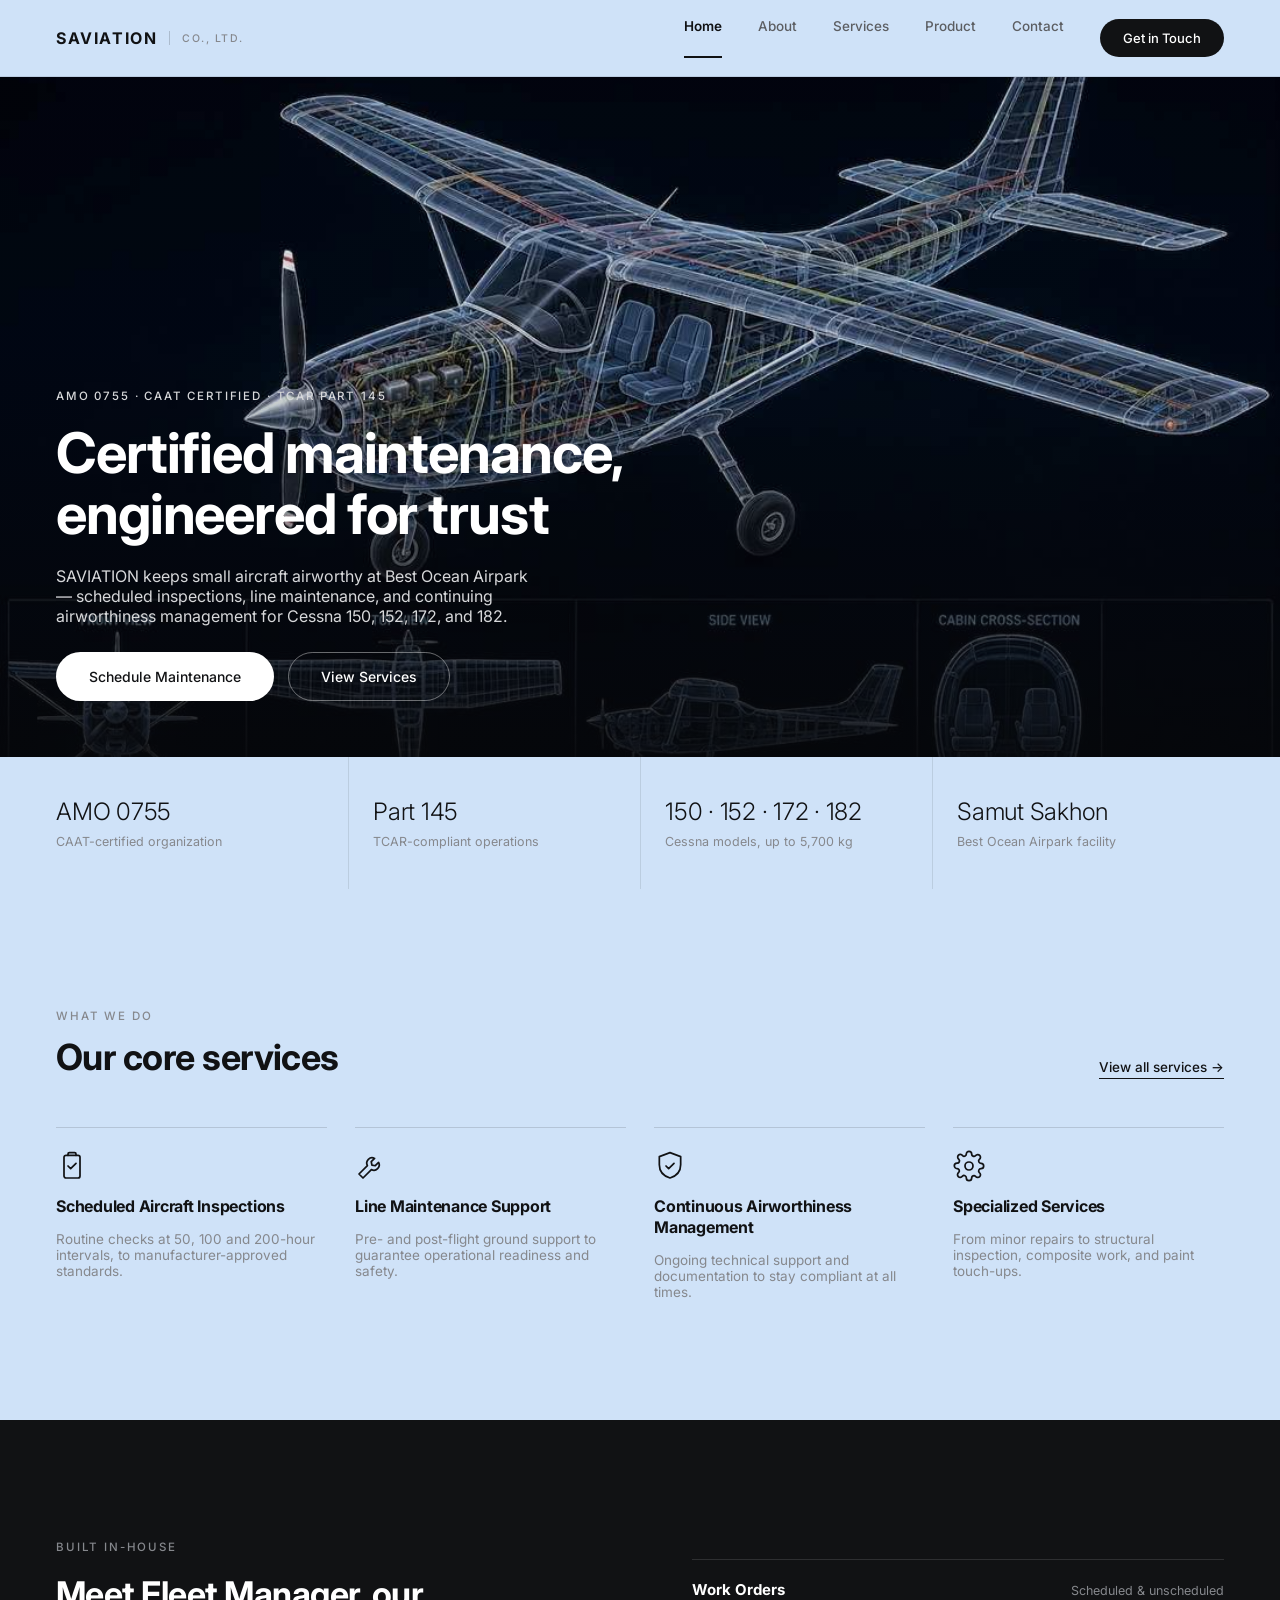
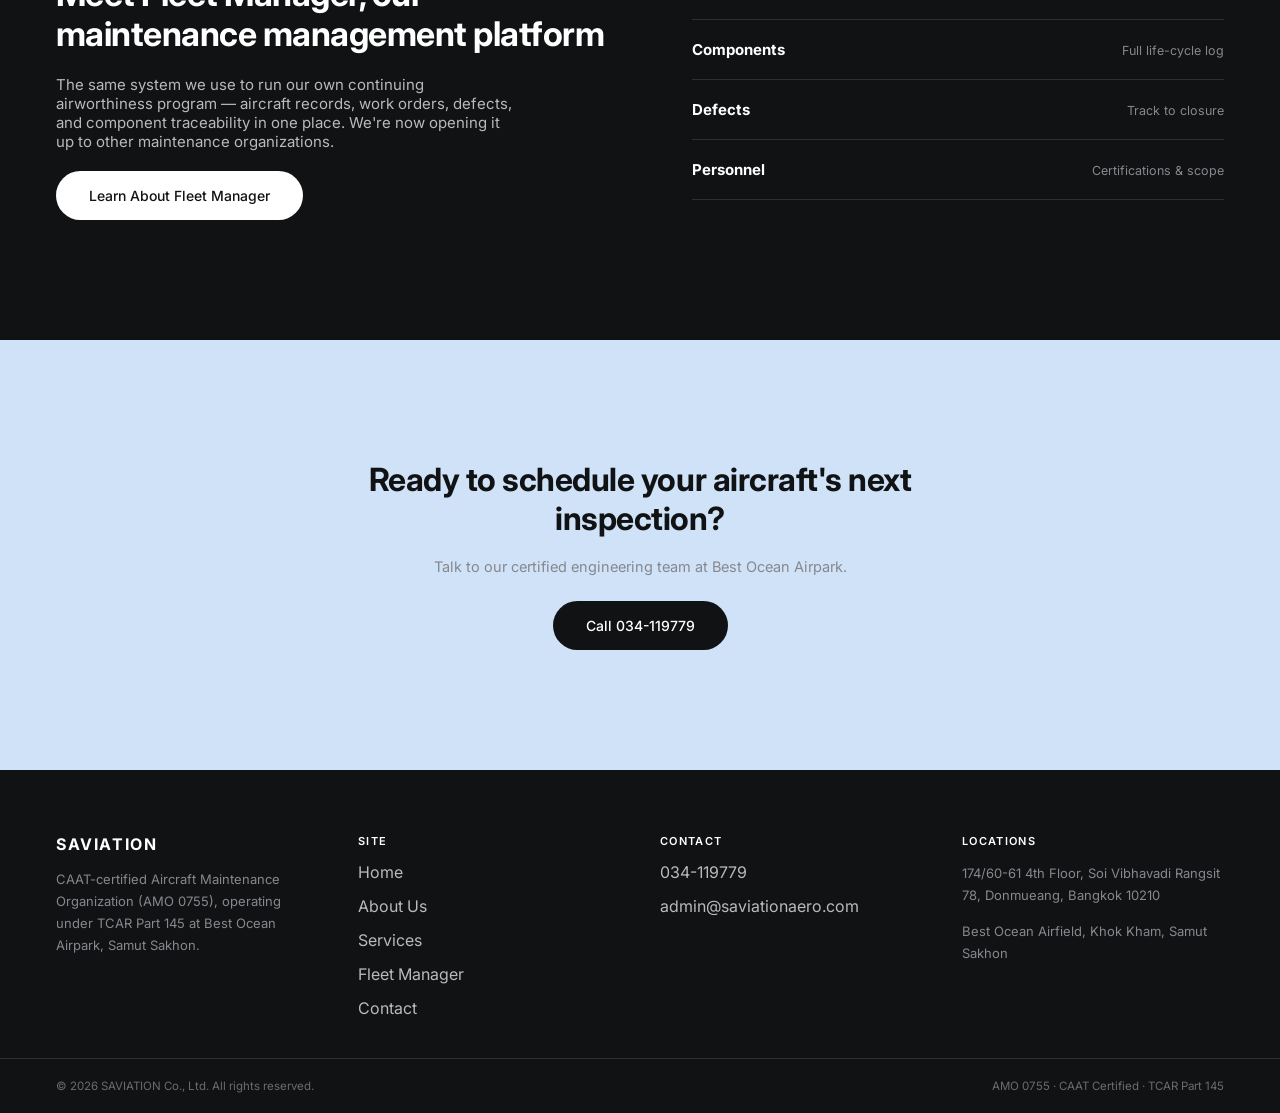
==== index.html @ 931f5d11 "Initial commit: Saviation website + design source + reference photos - 5 static HTML pages (Home, Ab" ====
<!doctype html>
<html lang="en">
<head>
<meta charset="utf-8">
<meta name="viewport" content="width=device-width, initial-scale=1">
<title>Saviation Co., Ltd. — Aircraft Maintenance Organization</title>
<meta name="description" content="SAVIATION Co., Ltd. is a CAAT-certified Aircraft Maintenance Organization (AMO 0755) operating under TCAR Part 145 at Best Ocean Airpark, Samut Sakhon.">
<link rel="preconnect" href="https://fonts.googleapis.com">
<link rel="preconnect" href="https://fonts.gstatic.com" crossorigin>
<link href="https://fonts.googleapis.com/css2?family=Inter:wght@300;400;500;600;700;800&display=swap" rel="stylesheet">
<link rel="stylesheet" href="assets/css/style.css">
</head>
<body>

<header class="site-header">
  <div class="bar">
    <a href="index.html" class="brand">
      <span class="brand-name">SAVIATION</span>
      <span class="brand-sep"></span>
      <span class="brand-sub">CO., LTD.</span>
    </a>
    <button class="nav-toggle" aria-label="Toggle menu" aria-expanded="false"><span></span></button>
    <nav class="main-nav">
      <a href="index.html" class="nav-link active">Home</a>
      <a href="about.html" class="nav-link">About</a>
      <a href="services.html" class="nav-link">Services</a>
      <a href="product.html" class="nav-link">Product</a>
      <a href="contact.html" class="nav-link">Contact</a>
      <a href="contact.html" class="btn btn-dark">Get in Touch</a>
    </nav>
  </div>
</header>

<main>

  <!-- HERO -->
  <section class="hero-photo">
    <img src="assets/img/hero-c172.jpg" alt="Cessna 172 on the ramp at Best Ocean Airpark" width="1100" height="734">
    <div class="scrim"></div>
    <div class="hero-content">
      <div class="eyebrow">AMO 0755 &middot; CAAT Certified &middot; TCAR Part 145</div>
      <h1 class="h1">Certified maintenance,<br>engineered for trust</h1>
      <p>SAVIATION keeps small aircraft airworthy at Best Ocean Airpark &mdash; scheduled inspections, line maintenance, and continuing airworthiness management for Cessna 150, 152, 172, and 182.</p>
      <div class="hero-actions">
        <a href="contact.html" class="btn btn-light">Schedule Maintenance</a>
        <a href="services.html" class="btn btn-outline-light">View Services</a>
      </div>
    </div>
  </section>

  <!-- TRUST STRIP -->
  <section class="trust-strip">
    <div class="trust-item">
      <span class="trust-stat">AMO 0755</span>
      <span class="trust-label">CAAT-certified organization</span>
    </div>
    <div class="trust-item">
      <span class="trust-stat">Part 145</span>
      <span class="trust-label">TCAR-compliant operations</span>
    </div>
    <div class="trust-item">
      <span class="trust-stat">150 &middot; 152 &middot; 172 &middot; 182</span>
      <span class="trust-label">Cessna models, up to 5,700 kg</span>
    </div>
    <div class="trust-item">
      <span class="trust-stat">Samut Sakhon</span>
      <span class="trust-label">Best Ocean Airpark facility</span>
    </div>
  </section>

  <!-- SERVICES OVERVIEW -->
  <section class="section wrap">
    <div class="section-head">
      <div>
        <div class="eyebrow" style="margin-bottom:12px;">What We Do</div>
        <h2>Our core services</h2>
      </div>
      <a href="services.html" class="section-link">View all services &rarr;</a>
    </div>

    <div class="services-grid">
      <div class="service-card">
        <svg class="icon" width="24" height="24" viewBox="0 0 24 24" fill="none" stroke="currentColor" stroke-width="1.3" stroke-linecap="round" stroke-linejoin="round"><rect x="6" y="4" width="12" height="17" rx="1.5"/><path d="M9 4V3a1 1 0 0 1 1-1h4a1 1 0 0 1 1 1v1"/><path d="M9 12l2 2 4-4"/></svg>
        <h3>Scheduled Aircraft Inspections</h3>
        <p>Routine checks at 50, 100 and 200-hour intervals, to manufacturer-approved standards.</p>
      </div>
      <div class="service-card">
        <svg class="icon" width="24" height="24" viewBox="0 0 24 24" fill="none" stroke="currentColor" stroke-width="1.3" stroke-linecap="round" stroke-linejoin="round"><path d="M14.7 6.3a4 4 0 0 0-5.4 5.4L3 18l3 3 6.3-6.3a4 4 0 0 0 5.4-5.4l-2.5 2.5-2.5-.5-.5-2.5z"/></svg>
        <h3>Line Maintenance Support</h3>
        <p>Pre- and post-flight ground support to guarantee operational readiness and safety.</p>
      </div>
      <div class="service-card">
        <svg class="icon" width="24" height="24" viewBox="0 0 24 24" fill="none" stroke="currentColor" stroke-width="1.3" stroke-linecap="round" stroke-linejoin="round"><path d="M12 2l8 3v6c0 5-3.4 8.5-8 10-4.6-1.5-8-5-8-10V5z"/><path d="M9 12l2 2 4-4"/></svg>
        <h3>Continuous Airworthiness Management</h3>
        <p>Ongoing technical support and documentation to stay compliant at all times.</p>
      </div>
      <div class="service-card">
        <svg class="icon" width="24" height="24" viewBox="0 0 24 24" fill="none" stroke="currentColor" stroke-width="1.3" stroke-linecap="round" stroke-linejoin="round"><circle cx="12" cy="12" r="3"/><path d="M19.4 15a1.7 1.7 0 0 0 .3 1.9l.1.1a2 2 0 1 1-2.8 2.8l-.1-.1a1.7 1.7 0 0 0-1.9-.3 1.7 1.7 0 0 0-1 1.5V21a2 2 0 1 1-4 0v-.1a1.7 1.7 0 0 0-1-1.6 1.7 1.7 0 0 0-1.9.3l-.1.1a2 2 0 1 1-2.8-2.8l.1-.1a1.7 1.7 0 0 0 .3-1.9 1.7 1.7 0 0 0-1.5-1H3a2 2 0 1 1 0-4h.1a1.7 1.7 0 0 0 1.6-1 1.7 1.7 0 0 0-.3-1.9l-.1-.1a2 2 0 1 1 2.8-2.8l.1.1a1.7 1.7 0 0 0 1.9.3H9a1.7 1.7 0 0 0 1-1.5V3a2 2 0 1 1 4 0v.1a1.7 1.7 0 0 0 1 1.5 1.7 1.7 0 0 0 1.9-.3l.1-.1a2 2 0 1 1 2.8 2.8l-.1.1a1.7 1.7 0 0 0-.3 1.9V9a1.7 1.7 0 0 0 1.5 1H21a2 2 0 1 1 0 4h-.1a1.7 1.7 0 0 0-1.5 1z"/></svg>
        <h3>Specialized Services</h3>
        <p>From minor repairs to structural inspection, composite work, and paint touch-ups.</p>
      </div>
    </div>
  </section>

  <!-- PRODUCT TEASER -->
  <section class="product-teaser">
    <div class="inner">
      <div class="copy">
        <div class="eyebrow">Built In-House</div>
        <h2>Meet Fleet Manager, our maintenance management platform</h2>
        <p>The same system we use to run our own continuing airworthiness program &mdash; aircraft records, work orders, defects, and component traceability in one place. We're now opening it up to other maintenance organizations.</p>
        <div><a href="product.html" class="btn btn-light">Learn About Fleet Manager</a></div>
      </div>
      <div class="product-tiles">
        <div class="product-tile"><span>Work Orders</span><span>Scheduled &amp; unscheduled</span></div>
        <div class="product-tile"><span>Components</span><span>Full life-cycle log</span></div>
        <div class="product-tile"><span>Defects</span><span>Track to closure</span></div>
        <div class="product-tile"><span>Personnel</span><span>Certifications &amp; scope</span></div>
        <div style="border-top:1px solid var(--line-dark);"></div>
      </div>
    </div>
  </section>

  <!-- CTA BAND -->
  <section class="cta-band">
    <h2>Ready to schedule your aircraft's next inspection?</h2>
    <p>Talk to our certified engineering team at Best Ocean Airpark.</p>
    <a href="tel:034119779" class="btn btn-dark" style="margin-top:6px;">Call 034-119779</a>
  </section>

</main>

<footer class="site-footer">
  <div class="footer-grid">
    <div class="footer-col">
      <span class="brand-name" style="color:#fff;">SAVIATION</span>
      <p>CAAT-certified Aircraft Maintenance Organization (AMO 0755), operating under TCAR Part 145 at Best Ocean Airpark, Samut Sakhon.</p>
    </div>
    <div class="footer-col">
      <span class="footer-col-title">SITE</span>
      <a href="index.html">Home</a>
      <a href="about.html">About Us</a>
      <a href="services.html">Services</a>
      <a href="product.html">Fleet Manager</a>
      <a href="contact.html">Contact</a>
    </div>
    <div class="footer-col">
      <span class="footer-col-title">CONTACT</span>
      <a href="tel:034119779">034-119779</a>
      <a href="mailto:admin@saviationaero.com">admin@saviationaero.com</a>
    </div>
    <div class="footer-col">
      <span class="footer-col-title">LOCATIONS</span>
      <div class="addr">174/60-61 4th Floor, Soi Vibhavadi Rangsit 78, Donmueang, Bangkok 10210</div>
      <div class="addr">Best Ocean Airfield, Khok Kham, Samut Sakhon</div>
    </div>
  </div>
  <div class="footer-bottom">
    <span>&copy; 2026 SAVIATION Co., Ltd. All rights reserved.</span>
    <span>AMO 0755 &middot; CAAT Certified &middot; TCAR Part 145</span>
  </div>
</footer>

<script src="assets/js/main.js"></script>
</body>
</html>
---- assets/css/style.css ----
/* ==========================================================================
   SAVIATION — shared stylesheet
   Design tokens carried over from the "Saviation Website Redesign" canvas.
   ========================================================================== */

:root {
  --blue-bg: #cfe2f8;      /* page / header background */
  --blue-bg-alt: #b8d4f2;  /* alternating section background */
  --dark: #111214;         /* primary text / dark section bg */
  --darker: #0a0b0d;       /* hero image overlay base */
  --panel: #16181b;        /* photo placeholder background */
  --gray-1: #86888d;       /* eyebrow / secondary text */
  --gray-2: #5c5e62;       /* body text on light */
  --gray-3: #b9babd;       /* body text on dark */
  --gray-4: #3a3b3f;       /* long-form text on light */
  --gray-5: #24262a;       /* intro text on light */
  --gray-6: #6b6c70;       /* footer fine print */
  --line: rgba(17, 18, 20, 0.10);
  --line-dark: rgba(255, 255, 255, 0.12);
  --white: #ffffff;
  --max: 1328px;
  --pad: clamp(20px, 5vw, 56px);
}

* { box-sizing: border-box; }
html { scroll-behavior: smooth; }
body {
  margin: 0;
  background: var(--blue-bg);
  font-family: 'Inter', -apple-system, BlinkMacSystemFont, 'Segoe UI', sans-serif;
  color: var(--dark);
}
img { max-width: 100%; display: block; }
a { text-decoration: none; color: inherit; }

.eyebrow {
  font-weight: 500;
  letter-spacing: 0.16em;
  text-transform: uppercase;
  font-size: 11.5px;
  color: var(--gray-1);
}
h1, h2, h3 { margin: 0; font-weight: 700; letter-spacing: -0.015em; }
.h1 { letter-spacing: -0.02em; }
.body-text { font-weight: 400; line-height: 1.75; }

.btn {
  display: inline-block;
  font-weight: 500;
  font-size: 14px;
  padding: 15px 32px;
  border-radius: 999px;
  border: 1px solid transparent;
  transition: opacity 0.15s ease, background-color 0.15s ease;
  cursor: pointer;
}
.btn:hover { opacity: 0.85; }
.btn-dark { color: var(--white); background: var(--dark); }
.btn-light { color: var(--dark); background: var(--white); }
.btn-outline-light { color: var(--white); background: transparent; border-color: rgba(255,255,255,0.4); }

.wrap { max-width: var(--max); margin: 0 auto; padding-left: var(--pad); padding-right: var(--pad); }

/* ---------- Header ---------- */
.site-header {
  position: sticky; top: 0; z-index: 50;
  background: var(--blue-bg);
  border-bottom: 1px solid var(--line);
}
.site-header .bar {
  max-width: var(--max);
  margin: 0 auto;
  padding: 0 var(--pad);
  height: 76px;
  display: flex;
  align-items: center;
  justify-content: space-between;
}
.brand { display: flex; align-items: center; gap: 12px; }
.brand-name { font-size: 16px; font-weight: 700; letter-spacing: 0.1em; color: var(--dark); }
.brand-sep { width: 1px; height: 14px; background: rgba(17,18,20,0.18); }
.brand-sub { font-size: 10.5px; font-weight: 500; letter-spacing: 0.14em; color: var(--gray-1); }

.main-nav { display: flex; align-items: center; gap: 36px; }
.main-nav a.nav-link {
  font-size: 13.5px; font-weight: 500; color: var(--gray-2);
  padding-bottom: 22px; border-bottom: 2px solid transparent;
}
.main-nav a.nav-link.active { font-weight: 600; color: var(--dark); border-bottom-color: var(--dark); }
.main-nav .btn { padding: 10px 22px; font-size: 13px; }

.nav-toggle {
  display: none;
  width: 40px; height: 40px;
  border: none; background: transparent;
  cursor: pointer;
  align-items: center; justify-content: center;
}
.nav-toggle span, .nav-toggle span::before, .nav-toggle span::after {
  content: ''; display: block; width: 22px; height: 2px; background: var(--dark);
  position: relative; transition: 0.2s ease;
}
.nav-toggle span::before { position: absolute; top: -7px; }
.nav-toggle span::after { position: absolute; top: 7px; }

/* ---------- Footer ---------- */
.site-footer { background: var(--dark); color: var(--gray-3); }
.site-footer a { color: #b9babd; }
.site-footer a:hover { color: var(--white); }
.footer-grid {
  max-width: var(--max); margin: 0 auto;
  padding: 64px var(--pad) 40px;
  display: grid; grid-template-columns: repeat(4, minmax(0,1fr)); gap: 40px;
}
.footer-col { display: flex; flex-direction: column; gap: 14px; }
.footer-col-title { font-size: 11px; font-weight: 600; letter-spacing: 0.12em; color: var(--white); }
.footer-col p, .footer-col div.addr { margin: 0; font-size: 13px; line-height: 1.7; color: var(--gray-1); }
.footer-bottom {
  border-top: 1px solid var(--line-dark);
  padding: 20px var(--pad);
  max-width: var(--max); margin: 0 auto;
  display: flex; justify-content: space-between; align-items: center; gap: 12px; flex-wrap: wrap;
  font-size: 11.5px; color: var(--gray-6);
}

/* ---------- Hero (image) ---------- */
.hero-photo {
  position: relative; height: 680px; background: var(--darker); overflow: hidden;
}
.hero-photo img { position: absolute; inset: 0; width: 100%; height: 100%; object-fit: cover; }
.hero-photo .scrim {
  position: absolute; inset: 0;
  background: linear-gradient(180deg, rgba(6,7,9,0.15) 0%, rgba(6,7,9,0.10) 40%, rgba(6,7,9,0.86) 100%);
}
.hero-photo .hero-content {
  position: absolute; left: var(--pad); right: var(--pad); bottom: 56px;
  display: flex; flex-direction: column; gap: 20px; max-width: 720px;
}
.hero-photo h1 { color: var(--white); font-size: clamp(32px, 5vw, 56px); line-height: 1.1; }
.hero-photo p { color: #d7d8da; font-size: 16px; max-width: 480px; margin: 0; }
.hero-photo .eyebrow { color: #d7d8da; }
.hero-actions { display: flex; gap: 14px; margin-top: 6px; flex-wrap: wrap; }

/* ---------- Hero (dark, no photo) ---------- */
.hero-dark {
  background: var(--dark);
  padding: 88px var(--pad) 64px;
  display: flex; flex-direction: column; gap: 20px;
}
.hero-dark h1 { color: var(--white); font-size: clamp(30px, 4vw, 48px); line-height: 1.15; max-width: 720px; }
.hero-dark.centered { text-align: center; align-items: center; }
.hero-dark p { color: var(--gray-3); font-size: 15px; margin: 0; }

/* ---------- Trust strip ---------- */
.trust-strip {
  display: grid; grid-template-columns: repeat(4, minmax(0,1fr));
  padding: 0 var(--pad);
  max-width: var(--max); margin: 0 auto;
}
.trust-item {
  padding: 40px 24px 40px 0; border-left: 1px solid var(--line); padding-left: 24px;
  display: flex; flex-direction: column; gap: 8px;
}
.trust-item:first-child { border-left: none; padding-left: 0; }
.trust-stat { font-weight: 300; font-size: 24px; color: var(--dark); letter-spacing: -0.01em; }
.trust-label { font-size: 12.5px; color: var(--gray-1); }

/* ---------- Sections ---------- */
.section { padding: clamp(64px, 10vw, 120px) var(--pad); }
.section-head {
  display: flex; justify-content: space-between; align-items: flex-end; gap: 24px; flex-wrap: wrap;
  margin-bottom: 48px;
}
.section-head h2 { font-size: clamp(26px, 3vw, 36px); color: var(--dark); }
.section-link { font-weight: 500; font-size: 13.5px; color: var(--dark); border-bottom: 1px solid var(--dark); padding-bottom: 3px; white-space: nowrap; }

/* ---------- Services grid (home) ---------- */
.services-grid { display: grid; grid-template-columns: repeat(4, minmax(0,1fr)); gap: 28px; }
.service-card { border-top: 1px solid rgba(17,18,20,0.14); padding-top: 22px; display: flex; flex-direction: column; gap: 14px; }
.service-card .icon { width: 32px; height: 32px; color: var(--dark); }
.service-card h3 { font-size: 16px; color: var(--dark); line-height: 1.3; }
.service-card p { font-size: 13.5px; color: var(--gray-1); margin: 0; }

/* ---------- Product teaser (home, dark) ---------- */
.product-teaser { background: var(--dark); padding: clamp(64px,10vw,120px) var(--pad); }
.product-teaser .inner { max-width: var(--max); margin: 0 auto; display: flex; align-items: center; gap: 64px; flex-wrap: wrap; }
.product-teaser .copy { flex: 1 1 360px; display: flex; flex-direction: column; gap: 20px; }
.product-teaser h2 { font-size: clamp(24px,3vw,34px); color: var(--white); line-height: 1.2; }
.product-teaser p { color: var(--gray-3); font-size: 15px; margin: 0; max-width: 460px; }
.product-tiles { flex: 1 1 320px; display: flex; flex-direction: column; }
.product-tile { border-top: 1px solid var(--line-dark); padding: 20px 0; display: flex; align-items: baseline; justify-content: space-between; gap: 12px; }
.product-tile span:first-child { font-weight: 700; font-size: 15px; color: var(--white); }
.product-tile span:last-child { font-size: 12.5px; color: var(--gray-1); }

/* ---------- CTA band ---------- */
.cta-band { padding: clamp(64px,10vw,120px) var(--pad); text-align: center; display: flex; flex-direction: column; gap: 20px; align-items: center; }
.cta-band h2 { font-size: clamp(24px,3vw,32px); color: var(--dark); max-width: 620px; }
.cta-band p { font-size: 14.5px; color: var(--gray-1); margin: 0; }

/* ---------- Photo / doc placeholders ---------- */
.photo-slot {
  position: relative; overflow: hidden; display: flex; align-items: flex-end; justify-content: flex-start; flex-shrink: 0;
  background-image: linear-gradient(rgba(255,255,255,0.05) 1px, transparent 1px), linear-gradient(90deg, rgba(255,255,255,0.05) 1px, transparent 1px);
  background-size: 24px 24px; background-color: var(--panel); border: 1px solid rgba(255,255,255,0.08);
}
.photo-slot .cap { font-size: 11px; font-weight: 500; color: var(--gray-1); padding: 14px; letter-spacing: 0.02em; }
.doc-slot {
  background: var(--blue-bg-alt); border: 1px solid var(--line);
  display: flex; align-items: center; justify-content: center; flex-direction: column; gap: 10px; text-align: center; padding: 16px;
}
.doc-slot span { font-size: 11.5px; color: #5c5e62; font-weight: 500; }

/* ---------- About page ---------- */
.intro-row { max-width: 1160px; margin: 0 auto; padding: clamp(56px,8vw,96px) var(--pad); display: flex; gap: 56px; align-items: flex-start; flex-wrap: wrap; }
.intro-row .photo-slot { width: 440px; max-width: 100%; height: 300px; }
.intro-row .copy { flex: 1 1 320px; }
.intro-row p { font-size: 18px; color: var(--gray-5); margin: 0; line-height: 1.75; }

.vision-band { background: var(--blue-bg-alt); padding: clamp(64px,10vw,112px) var(--pad); }
.vision-band .inner { max-width: 820px; margin: 0 auto; text-align: center; display: flex; flex-direction: column; gap: 20px; align-items: center; }
.vision-band .quote { font-weight: 300; font-size: clamp(22px,3vw,30px); color: var(--dark); line-height: 1.5; margin: 0; letter-spacing: -0.01em; }

.exec-message { max-width: 900px; margin: 0 auto; padding: clamp(64px,10vw,112px) var(--pad); }
.exec-message .body { border-left: 1px solid var(--dark); padding-left: 28px; display: flex; flex-direction: column; gap: 18px; }
.exec-message p { font-size: 15.5px; color: var(--gray-4); margin: 0; line-height: 1.75; }
.exec-message .sig { font-weight: 700; font-size: 14px; color: var(--dark); margin-top: 6px; }

.cert-band { background: var(--dark); padding: clamp(64px,10vw,112px) var(--pad); }
.cert-band .inner { max-width: 1160px; margin: 0 auto; display: flex; gap: 56px; align-items: center; flex-wrap: wrap; }
.cert-band .copy { flex: 1 1 320px; display: flex; flex-direction: column; gap: 16px; }
.cert-band h2 { font-size: clamp(24px,3vw,30px); color: var(--white); }
.cert-band p { font-size: 14.5px; color: var(--gray-3); margin: 0; }
.cert-docs { flex: 1 1 320px; display: grid; grid-template-columns: repeat(2, minmax(0,1fr)); gap: 16px; }
.cert-docs .doc-slot { height: 200px; }

/* ---------- Services page ---------- */
.aircraft-bar {
  background: var(--blue-bg-alt); padding: 22px var(--pad); border-bottom: 1px solid var(--line);
  display: flex; align-items: center; justify-content: center; gap: 8px; flex-wrap: wrap; text-align: center;
}
.aircraft-bar span { font-size: 13.5px; color: var(--gray-2); }
.aircraft-bar strong { color: var(--dark); }
.aircraft-bar .models { font-weight: 700; font-size: 13.5px; color: var(--dark); }

.service-row {
  max-width: 1160px; margin: 80px auto 0; padding-top: 80px;
  display: flex; gap: 56px; align-items: center; border-top: 1px solid var(--line); flex-wrap: wrap;
}
.service-row:first-of-type { margin-top: 0; }
.service-row.reverse { flex-direction: row-reverse; }
.service-row .copy { flex: 1 1 320px; display: flex; flex-direction: column; gap: 16px; }
.service-row .num { font-weight: 300; font-size: 14px; color: #b3b4b8; letter-spacing: 0.04em; }
.service-row h2 { font-size: clamp(22px,3vw,27px); color: var(--dark); }
.service-row p { font-size: 15px; color: var(--gray-2); margin: 0; }
.service-row .photo-slot { flex: 1 1 320px; width: 460px; max-width: 100%; height: 280px; }

.services-cta {
  margin: 96px var(--pad) 0; max-width: calc(var(--max)); margin-left: auto; margin-right: auto;
  background: var(--dark); padding: 48px var(--pad);
  display: flex; align-items: center; justify-content: space-between; gap: 20px; flex-wrap: wrap;
}
.services-cta h2 { font-size: clamp(20px,2.5vw,25px); color: var(--white); }

/* ---------- Product page ---------- */
.product-hero {
  position: relative; background: var(--darker); padding: clamp(56px,8vw,108px) var(--pad);
  display: flex; align-items: center; gap: 56px; overflow: hidden; flex-wrap: wrap;
}
.product-hero img { position: absolute; inset: 0; width: 100%; height: 100%; object-fit: cover; }
.product-hero .scrim { position: absolute; inset: 0; background: linear-gradient(100deg, rgba(6,7,9,0.94) 30%, rgba(6,7,9,0.55) 75%); }
.product-hero .copy { position: relative; flex: 1 1 340px; display: flex; flex-direction: column; gap: 22px; }
.product-hero h1 { color: var(--white); font-size: clamp(30px,4vw,48px); line-height: 1.12; }
.product-hero p { color: var(--gray-3); font-size: 16px; max-width: 480px; margin: 0; }
.product-panel {
  position: relative; flex: 1 1 340px; background: rgba(17,18,20,0.55); backdrop-filter: blur(2px);
  border: 1px solid var(--line-dark); border-radius: 4px; padding: 24px;
}
.stat-tiles { display: grid; grid-template-columns: repeat(3, minmax(0,1fr)); gap: 12px; }
.stat-tile { border-top: 1px solid var(--line-dark); padding-top: 12px; }
.stat-tile .value { font-weight: 300; font-size: 22px; color: var(--white); }
.stat-tile .label { font-size: 11px; color: var(--gray-1); margin-top: 4px; }
.status-rows { margin-top: 20px; display: flex; flex-direction: column; }
.status-row { border-top: 1px solid rgba(255,255,255,0.10); padding: 12px 0; display: flex; justify-content: space-between; align-items: center; gap: 12px; }
.status-row .label { font-size: 12.5px; color: #dcdde0; }
.status-row .status { font-size: 10.5px; font-weight: 600; letter-spacing: 0.04em; }
.status-rows .status-row:last-child { border-bottom: 1px solid rgba(255,255,255,0.10); }

.story { max-width: 800px; margin: 0 auto; padding: clamp(64px,10vw,128px) var(--pad); text-align: center; display: flex; flex-direction: column; gap: 20px; align-items: center; }
.story .quote { font-weight: 300; font-size: clamp(22px,3vw,28px); color: var(--dark); line-height: 1.45; margin: 0; letter-spacing: -0.01em; }
.story p.body-text { font-size: 15px; color: var(--gray-2); margin: 0; }

.features-band { background: var(--blue-bg-alt); padding: clamp(64px,10vw,112px) var(--pad); }
.features-band .head { display: flex; flex-direction: column; align-items: center; gap: 12px; margin-bottom: 56px; text-align: center; }
.features-band h2 { font-size: clamp(24px,3vw,32px); color: var(--dark); }
.features-grid {
  max-width: 1160px; margin: 0 auto;
  display: grid; grid-template-columns: repeat(3, minmax(0,1fr)); gap: 1px;
  background: var(--line); border-top: 1px solid var(--line); border-left: 1px solid var(--line);
}
.feature-card { background: var(--blue-bg-alt); padding: 28px 24px; display: flex; flex-direction: column; gap: 12px; }
.feature-card h3 { font-size: 15.5px; color: var(--dark); }
.feature-card p { font-size: 12.5px; color: var(--gray-2); margin: 0; }

/* ---------- Contact page ---------- */
.direct-contact {
  max-width: 900px; margin: 0 auto; padding: clamp(64px,10vw,96px) var(--pad);
  display: grid; grid-template-columns: repeat(2, minmax(0,1fr)); gap: 1px;
  background: var(--line); border-top: 1px solid var(--line); border-left: 1px solid var(--line);
}
.contact-tile { background: var(--white); padding: 32px; display: flex; flex-direction: column; gap: 14px; }
.contact-tile .h2 { font-size: 19px; color: var(--dark); font-weight: 700; }

.locations { background: var(--blue-bg-alt); padding: clamp(64px,10vw,96px) var(--pad) clamp(64px,8vw,120px); }
.locations .head { display: flex; flex-direction: column; align-items: center; gap: 12px; text-align: center; margin-bottom: 48px; }
.locations h2 { font-size: clamp(24px,3vw,30px); color: var(--dark); }
.location-grid { max-width: 1160px; margin: 0 auto; display: grid; grid-template-columns: repeat(2, minmax(0,1fr)); gap: 28px; }
.location-card { background: var(--white); border: 1px solid var(--line); }
.map-slot {
  background-image: linear-gradient(rgba(17,18,20,0.06) 1px, transparent 1px), linear-gradient(90deg, rgba(17,18,20,0.06) 1px, transparent 1px);
  background-size: 26px 26px; background-color: var(--blue-bg-alt); border-bottom: 1px solid var(--line);
  display: flex; align-items: center; justify-content: center; flex-direction: column; gap: 10px; height: 200px;
}
.map-slot span { font-size: 11px; color: var(--gray-1); font-weight: 500; letter-spacing: 0.02em; }
.location-card .body { padding: 24px; }
.location-card .h2 { font-size: 15px; color: var(--dark); font-weight: 700; }
.location-card p { font-size: 13.5px; color: var(--gray-2); margin: 10px 0 0; }

/* ==========================================================================
   Responsive
   ========================================================================== */
@media (max-width: 900px) {
  .main-nav { position: fixed; inset: 76px 0 auto 0; background: var(--blue-bg); flex-direction: column; align-items: stretch; gap: 0; padding: 8px var(--pad) 20px; border-bottom: 1px solid var(--line); transform: translateY(-8px); opacity: 0; pointer-events: none; transition: 0.18s ease; }
  .main-nav.open { transform: translateY(0); opacity: 1; pointer-events: auto; }
  .main-nav a.nav-link { padding: 14px 0; border-bottom: 1px solid var(--line); }
  .main-nav a.nav-link.active { border-bottom: 1px solid var(--line); }
  .main-nav .btn { margin-top: 14px; text-align: center; }
  .nav-toggle { display: flex; }

  .trust-strip, .services-grid, .cert-docs, .features-grid, .direct-contact, .location-grid { grid-template-columns: 1fr; }
  .trust-item, .footer-col { border-left: none !important; padding-left: 0 !important; }
  .footer-grid { grid-template-columns: repeat(2, minmax(0,1fr)); gap: 32px; }
  .hero-photo { height: 560px; }
  .service-row, .service-row.reverse { flex-direction: column; }
  .service-row .photo-slot { width: 100%; }
  .product-hero { flex-direction: column; }
}

@media (max-width: 560px) {
  .footer-grid { grid-template-columns: 1fr; }
  .services-cta, .cta-band, .cert-band .inner, .product-teaser .inner { text-align: left; }
  .services-cta { flex-direction: column; align-items: flex-start; }
}
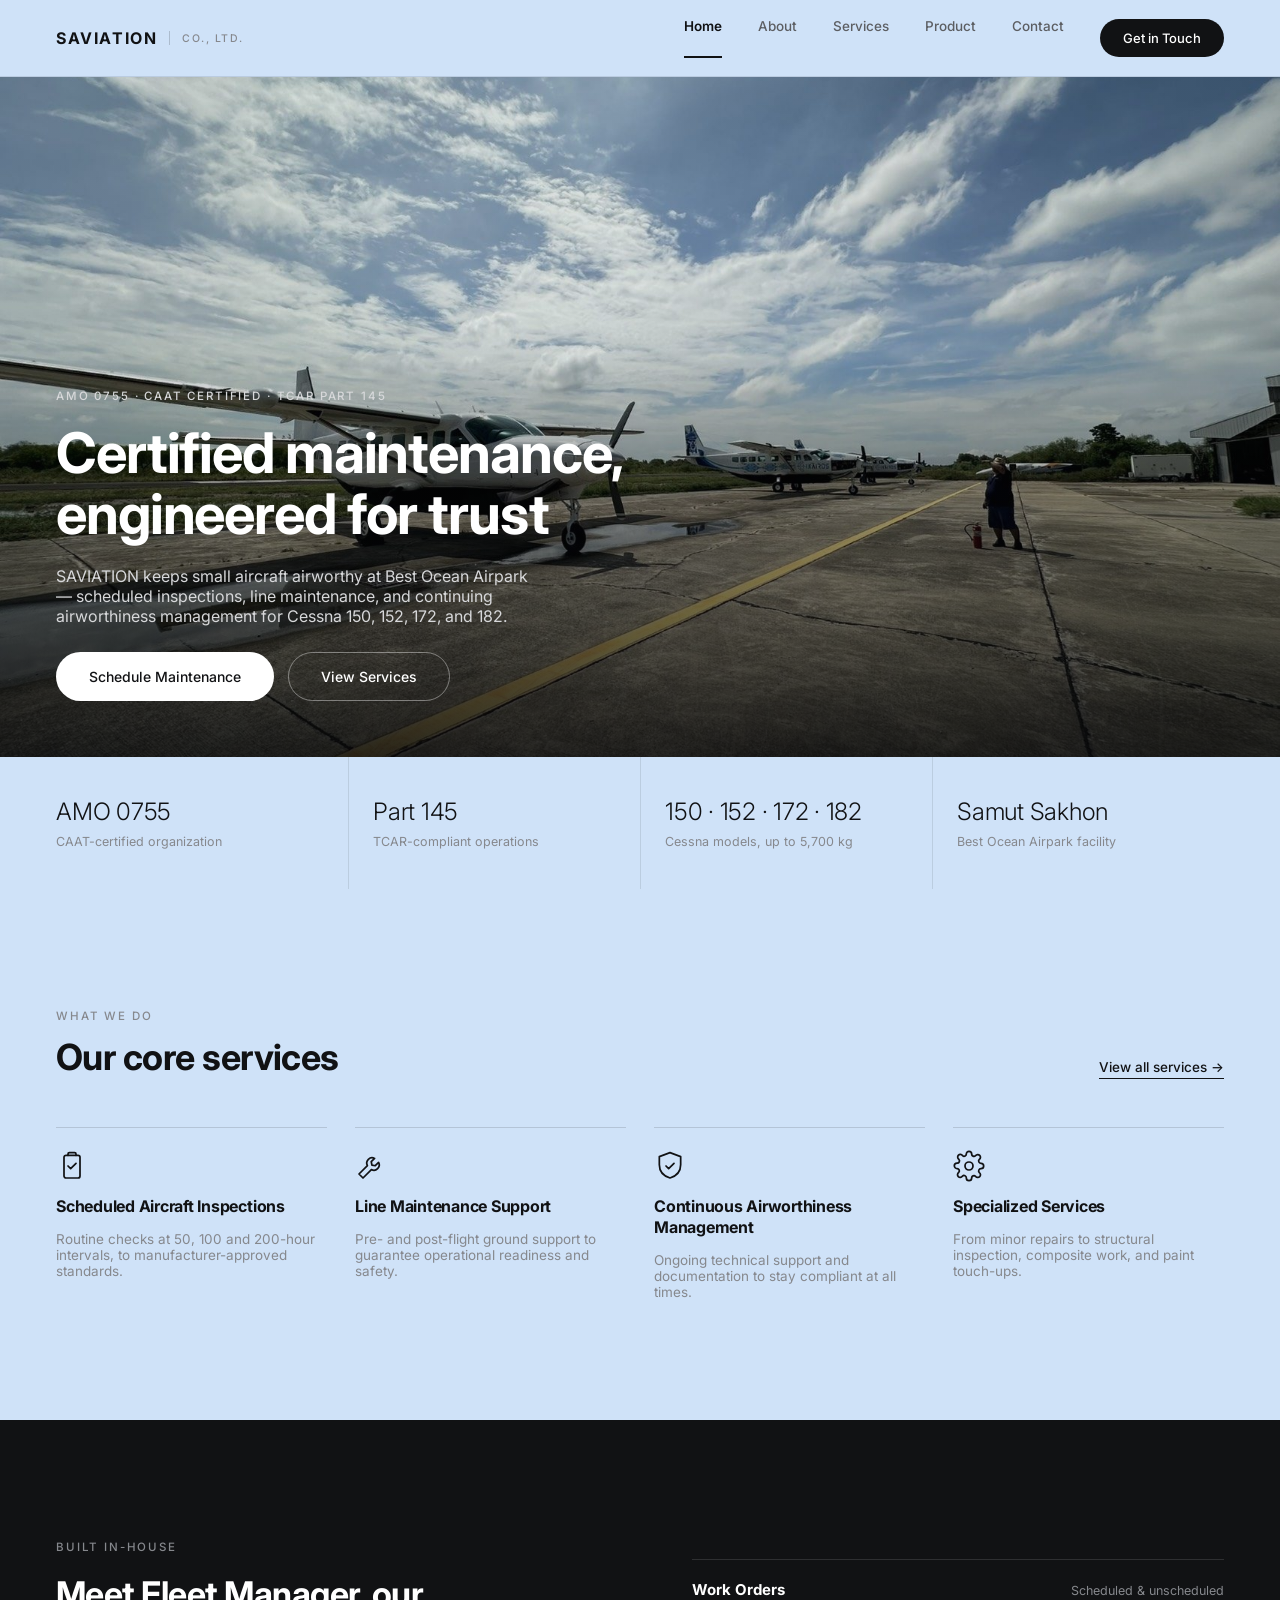
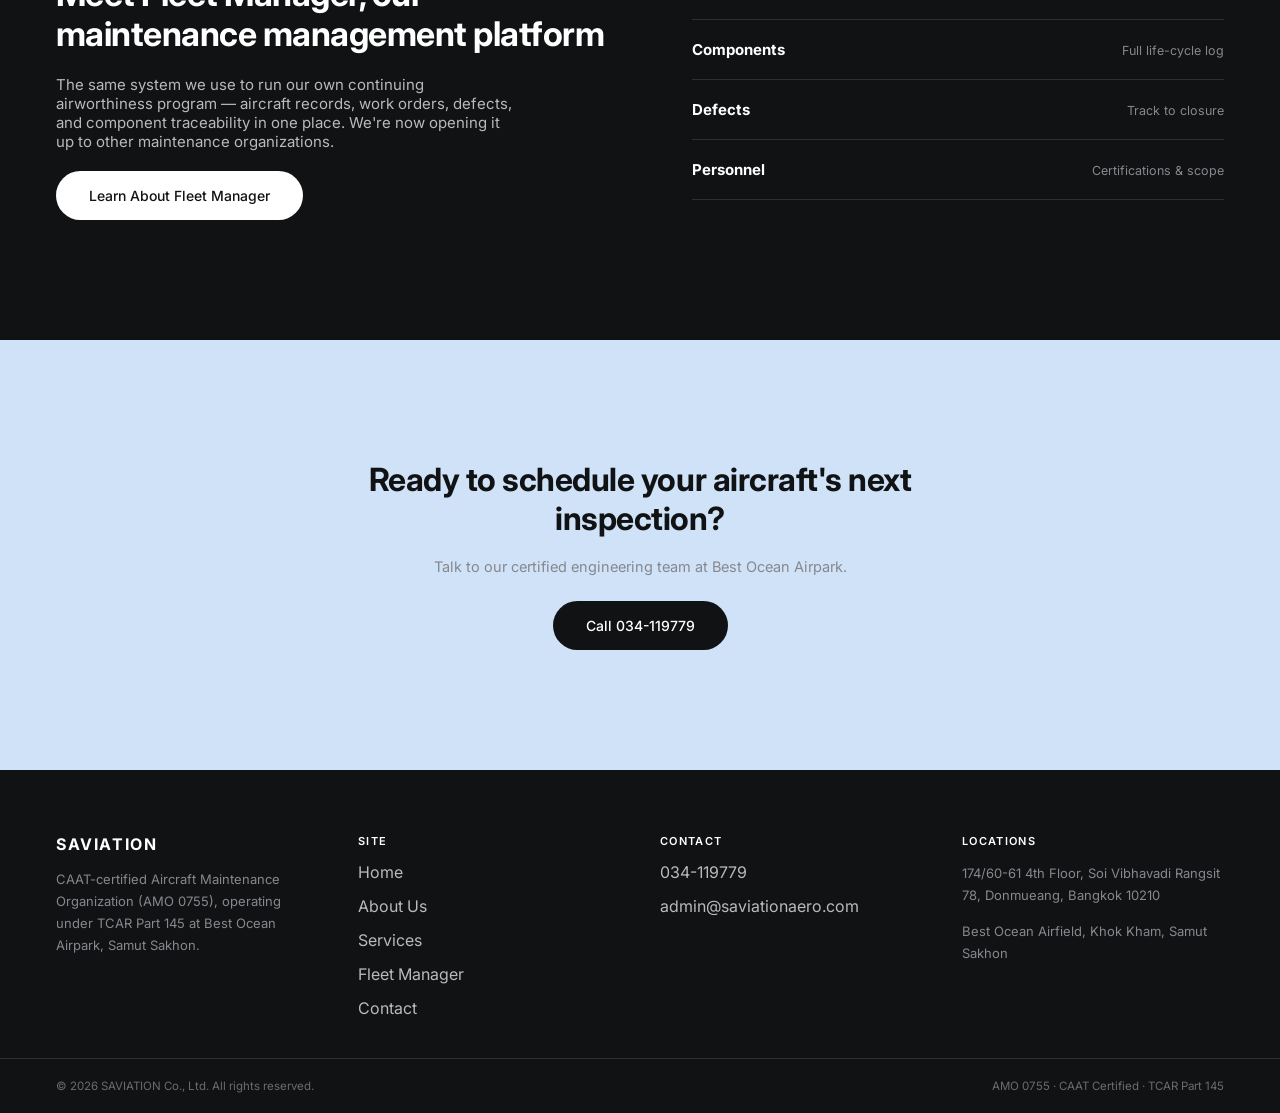
==== commit ee8a693c: "Replace hero/photo placeholders with real photos from Photo/ - Home hero: real ramp photo (hero-ramp" ====
--- a/index.html
+++ b/index.html
@@ -35,7 +35,7 @@
 
   <!-- HERO -->
   <section class="hero-photo">
-    <img src="assets/img/hero-c172.jpg" alt="Cessna 172 on the ramp at Best Ocean Airpark" width="1100" height="734">
+    <img src="assets/img/hero-ramp.jpg" alt="Aircraft on the ramp at Best Ocean Airpark" width="1706" height="960">
     <div class="scrim"></div>
     <div class="hero-content">
       <div class="eyebrow">AMO 0755 &middot; CAAT Certified &middot; TCAR Part 145</div>
--- a/assets/css/style.css
+++ b/assets/css/style.css
@@ -204,6 +204,7 @@
   background-size: 24px 24px; background-color: var(--panel); border: 1px solid rgba(255,255,255,0.08);
 }
 .photo-slot .cap { font-size: 11px; font-weight: 500; color: var(--gray-1); padding: 14px; letter-spacing: 0.02em; }
+.photo-slot img { position: absolute; inset: 0; width: 100%; height: 100%; object-fit: cover; }
 .doc-slot {
   background: var(--blue-bg-alt); border: 1px solid var(--line);
   display: flex; align-items: center; justify-content: center; flex-direction: column; gap: 10px; text-align: center; padding: 16px;
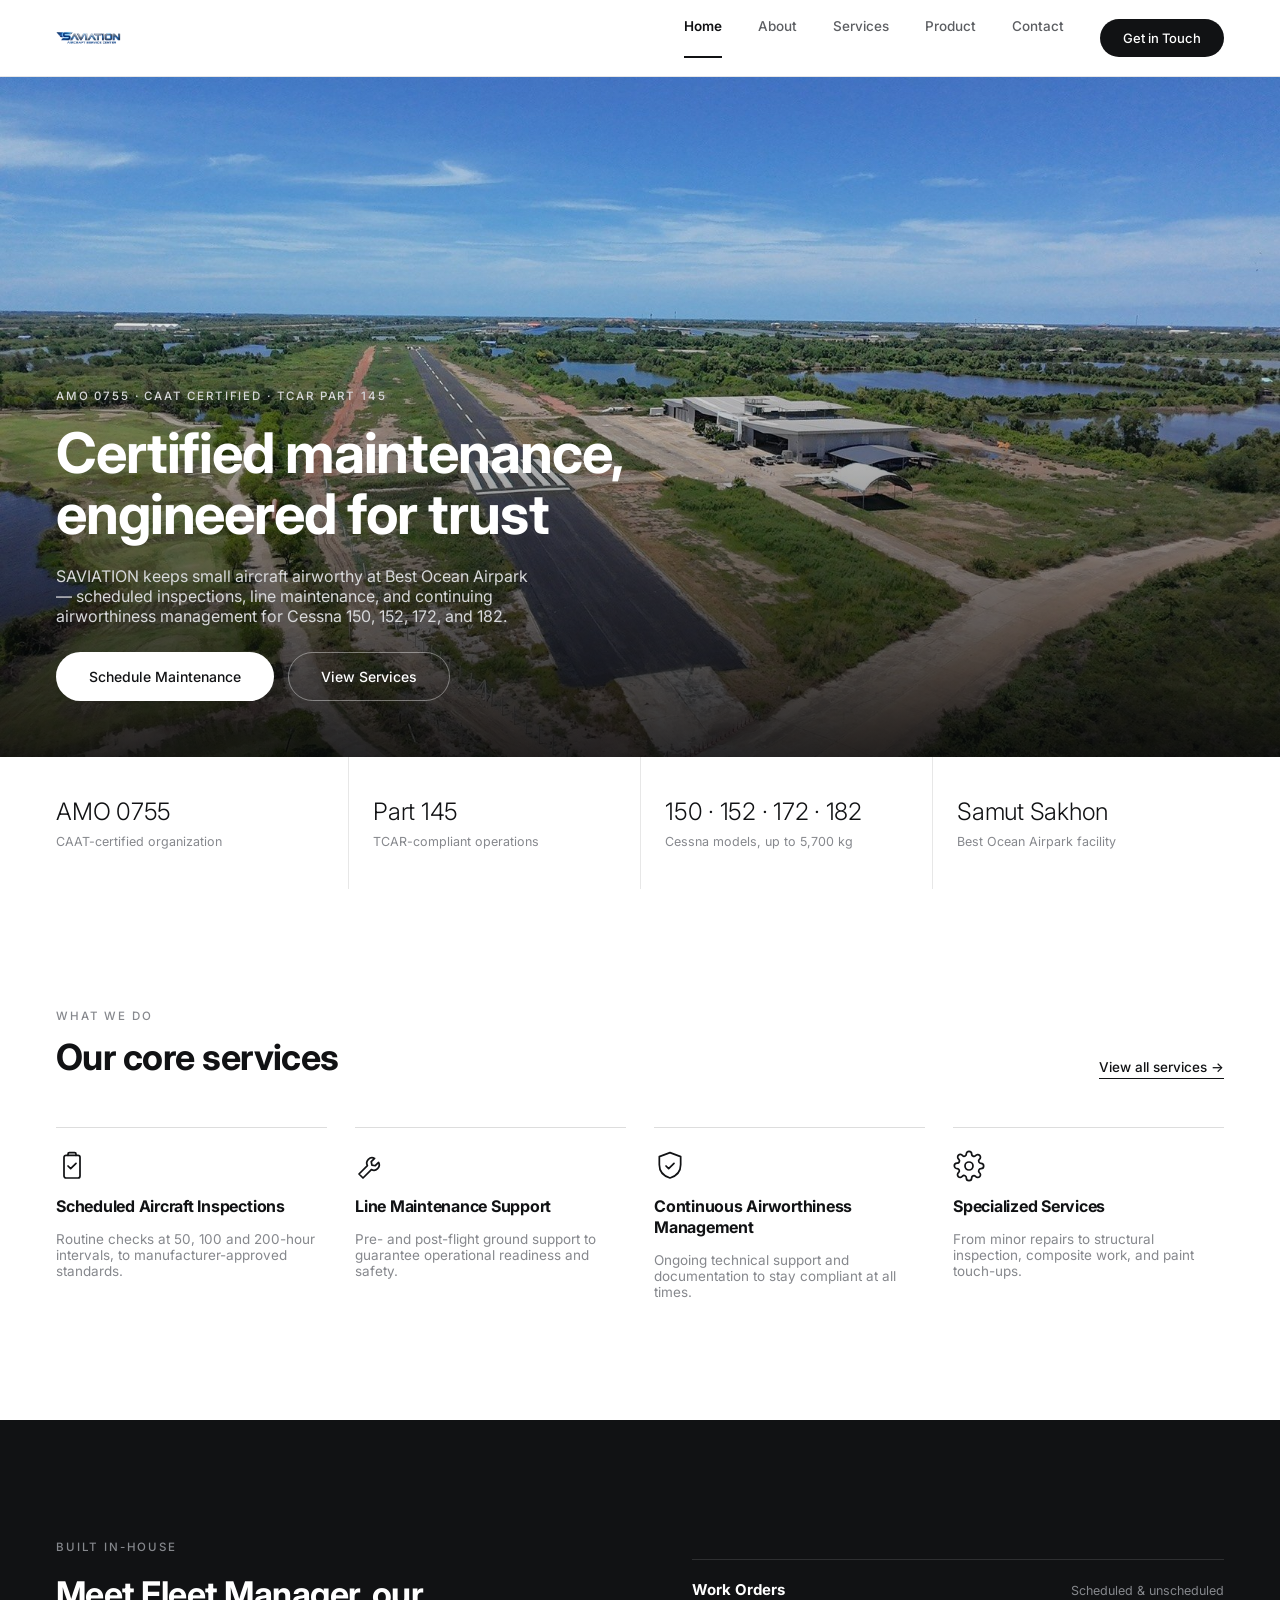
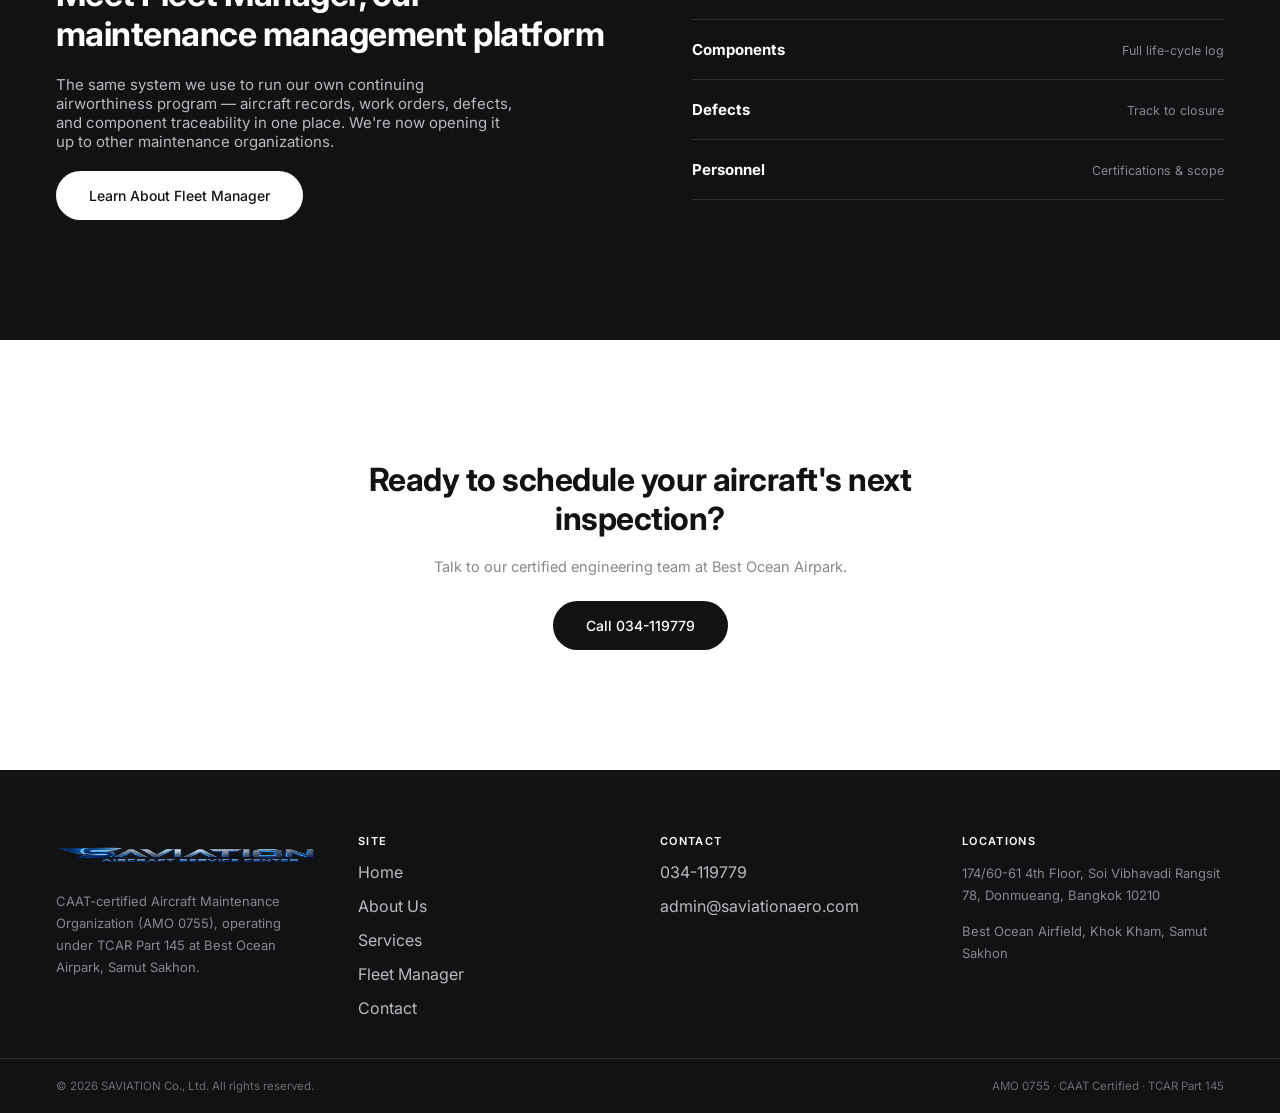
==== commit a2ad7aa5: "Apply client-requested design updates: real logo, new photos, white theme, maps, certs, product caro" ====
--- a/index.html
+++ b/index.html
@@ -15,9 +15,7 @@
 <header class="site-header">
   <div class="bar">
     <a href="index.html" class="brand">
-      <span class="brand-name">SAVIATION</span>
-      <span class="brand-sep"></span>
-      <span class="brand-sub">CO., LTD.</span>
+      <img src="assets/img/logo.png" alt="Saviation Co., Ltd." class="brand-logo">
     </a>
     <button class="nav-toggle" aria-label="Toggle menu" aria-expanded="false"><span></span></button>
     <nav class="main-nav">
@@ -35,7 +33,7 @@
 
   <!-- HERO -->
   <section class="hero-photo">
-    <img src="assets/img/hero-ramp.jpg" alt="Aircraft on the ramp at Best Ocean Airpark" width="1706" height="960">
+    <img src="assets/img/hero-ramp.jpg" alt="Aerial view of the Saviation hangar and runway at Best Ocean Airpark" width="1704" height="962">
     <div class="scrim"></div>
     <div class="hero-content">
       <div class="eyebrow">AMO 0755 &middot; CAAT Certified &middot; TCAR Part 145</div>
@@ -133,7 +131,7 @@
 <footer class="site-footer">
   <div class="footer-grid">
     <div class="footer-col">
-      <span class="brand-name" style="color:#fff;">SAVIATION</span>
+      <img src="assets/img/logo.png" alt="Saviation Co., Ltd." class="footer-logo">
       <p>CAAT-certified Aircraft Maintenance Organization (AMO 0755), operating under TCAR Part 145 at Best Ocean Airpark, Samut Sakhon.</p>
     </div>
     <div class="footer-col">
--- a/assets/css/style.css
+++ b/assets/css/style.css
@@ -4,8 +4,8 @@
    ========================================================================== */
 
 :root {
-  --blue-bg: #cfe2f8;      /* page / header background */
-  --blue-bg-alt: #b8d4f2;  /* alternating section background */
+  --blue-bg: #ffffff;      /* page / header background (flat white) */
+  --blue-bg-alt: #f4f5f6;  /* alternating section background (flat off-white) */
   --dark: #111214;         /* primary text / dark section bg */
   --darker: #0a0b0d;       /* hero image overlay base */
   --panel: #16181b;        /* photo placeholder background */
@@ -80,6 +80,8 @@
 .brand-name { font-size: 16px; font-weight: 700; letter-spacing: 0.1em; color: var(--dark); }
 .brand-sep { width: 1px; height: 14px; background: rgba(17,18,20,0.18); }
 .brand-sub { font-size: 10.5px; font-weight: 500; letter-spacing: 0.14em; color: var(--gray-1); }
+.brand-logo { height: 34px; width: auto; display: block; }
+.footer-logo { height: 42px; width: auto; display: block; }
 
 .main-nav { display: flex; align-items: center; gap: 36px; }
 .main-nav a.nav-link {
@@ -206,9 +208,12 @@
 .photo-slot .cap { font-size: 11px; font-weight: 500; color: var(--gray-1); padding: 14px; letter-spacing: 0.02em; }
 .photo-slot img { position: absolute; inset: 0; width: 100%; height: 100%; object-fit: cover; }
 .doc-slot {
-  background: var(--blue-bg-alt); border: 1px solid var(--line);
-  display: flex; align-items: center; justify-content: center; flex-direction: column; gap: 10px; text-align: center; padding: 16px;
-}
+  background: var(--white); border: 1px solid var(--line);
+  display: flex; align-items: center; justify-content: center; flex-direction: column; gap: 10px; text-align: center; padding: 12px;
+  transition: opacity 0.15s ease;
+}
+.doc-slot:hover { opacity: 0.8; }
+.doc-slot img { flex: 1 1 auto; min-height: 0; max-width: 100%; object-fit: contain; box-shadow: 0 0 0 1px var(--line); }
 .doc-slot span { font-size: 11.5px; color: #5c5e62; font-weight: 500; }
 
 /* ---------- About page ---------- */
@@ -290,6 +295,27 @@
 .story .quote { font-weight: 300; font-size: clamp(22px,3vw,28px); color: var(--dark); line-height: 1.45; margin: 0; letter-spacing: -0.01em; }
 .story p.body-text { font-size: 15px; color: var(--gray-2); margin: 0; }
 
+.product-shots { padding: 0 var(--pad) clamp(64px,10vw,112px); }
+.product-shots .head { display: flex; flex-direction: column; align-items: center; gap: 12px; margin-bottom: 40px; text-align: center; }
+.product-shots h2 { font-size: clamp(24px,3vw,32px); color: var(--dark); }
+.carousel { position: relative; max-width: 1160px; margin: 0 auto; border-radius: 6px; overflow: hidden; border: 1px solid var(--line); background: var(--darker); }
+.carousel-track { display: flex; transition: transform 0.4s ease; }
+.carousel-slide { flex: 0 0 100%; min-width: 0; }
+.carousel-slide img { width: 100%; height: auto; display: block; }
+.carousel-btn {
+  position: absolute; top: 50%; transform: translateY(-50%);
+  width: 40px; height: 40px; border-radius: 50%; border: none;
+  background: rgba(17,18,20,0.55); color: var(--white); font-size: 22px; line-height: 1; cursor: pointer;
+  display: flex; align-items: center; justify-content: center; transition: background-color 0.15s ease;
+}
+.carousel-btn:hover { background: rgba(17,18,20,0.8); }
+.carousel-btn.prev { left: 16px; }
+.carousel-btn.next { right: 16px; }
+.carousel-dots { position: absolute; bottom: 16px; left: 50%; transform: translateX(-50%); display: flex; gap: 8px; }
+.carousel-dots button { width: 8px; height: 8px; padding: 0; border-radius: 50%; border: none; background: rgba(255,255,255,0.4); cursor: pointer; }
+.carousel-dots button.active { background: var(--white); }
+.carousel.single .carousel-btn, .carousel.single .carousel-dots { display: none; }
+
 .features-band { background: var(--blue-bg-alt); padding: clamp(64px,10vw,112px) var(--pad); }
 .features-band .head { display: flex; flex-direction: column; align-items: center; gap: 12px; margin-bottom: 56px; text-align: center; }
 .features-band h2 { font-size: clamp(24px,3vw,32px); color: var(--dark); }
@@ -322,6 +348,7 @@
   display: flex; align-items: center; justify-content: center; flex-direction: column; gap: 10px; height: 200px;
 }
 .map-slot span { font-size: 11px; color: var(--gray-1); font-weight: 500; letter-spacing: 0.02em; }
+.map-slot iframe { width: 100%; height: 100%; border: 0; display: block; }
 .location-card .body { padding: 24px; }
 .location-card .h2 { font-size: 15px; color: var(--dark); font-weight: 700; }
 .location-card p { font-size: 13.5px; color: var(--gray-2); margin: 10px 0 0; }
